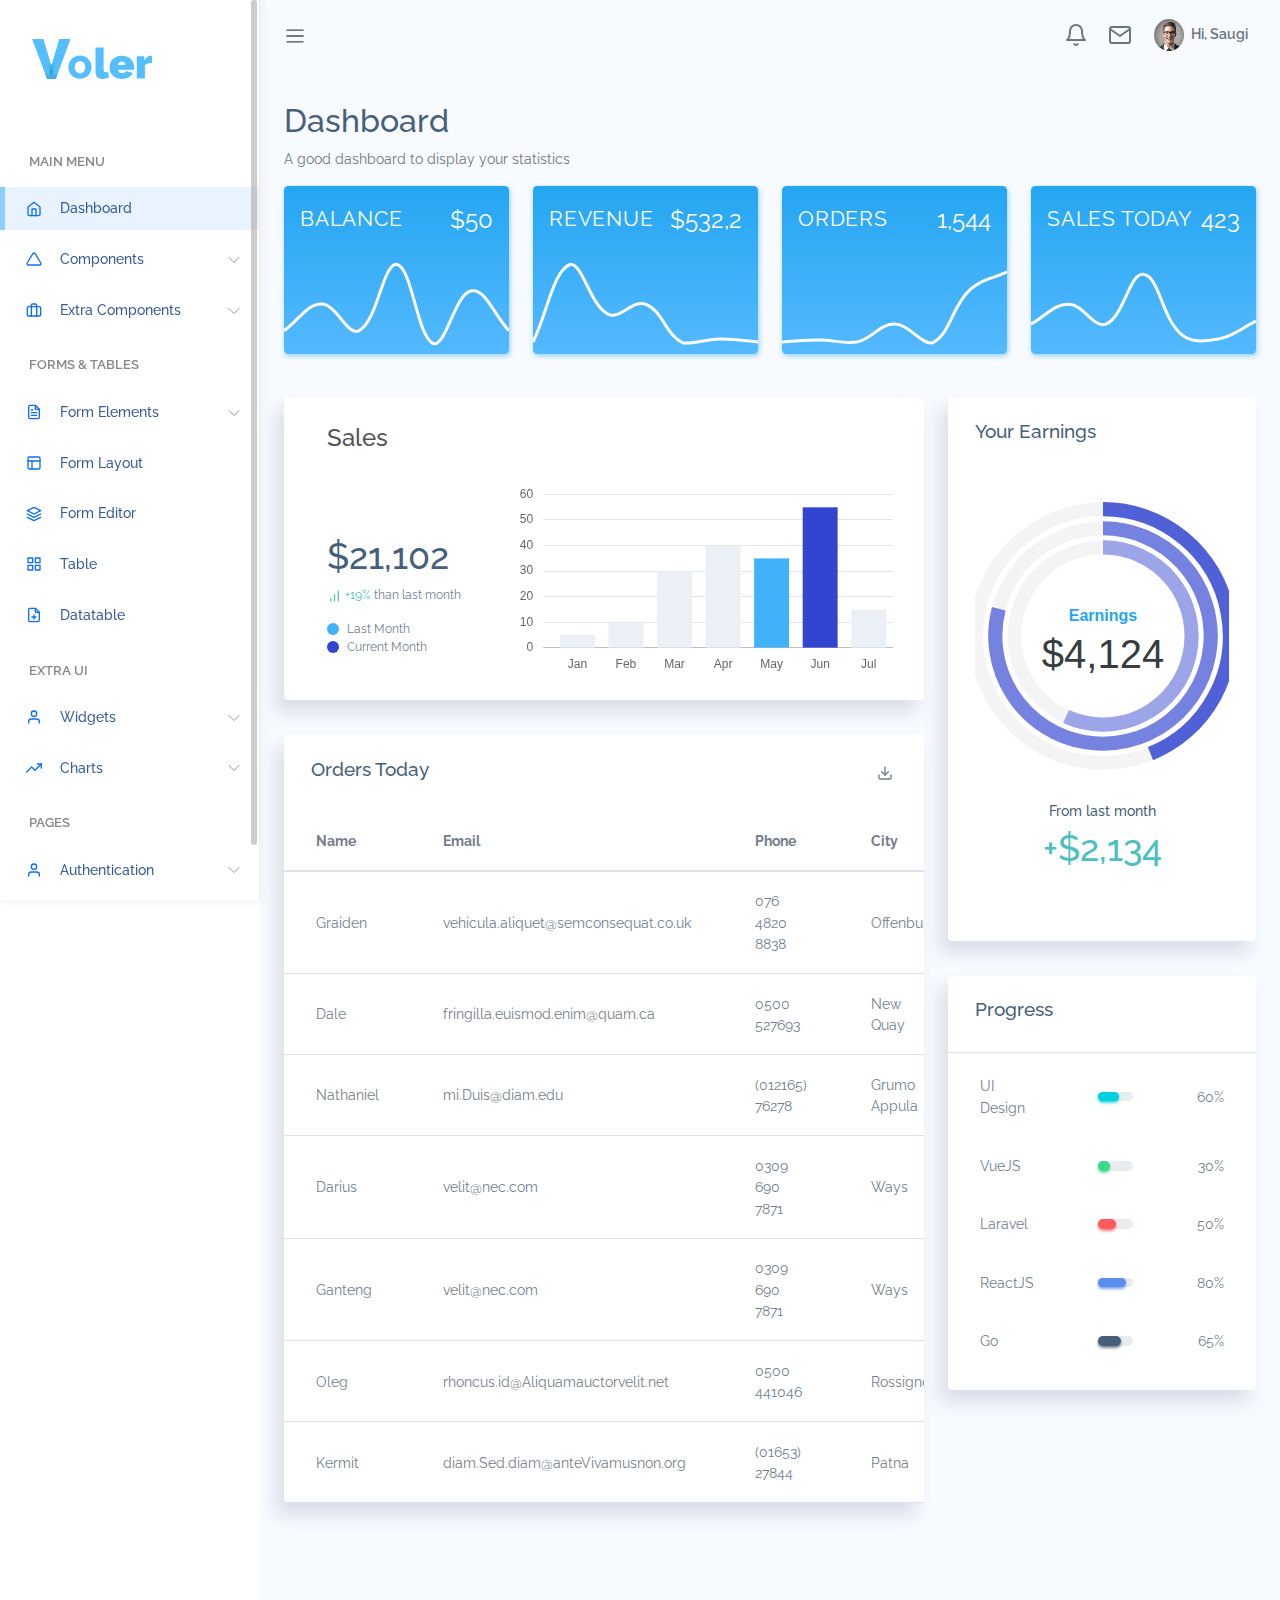
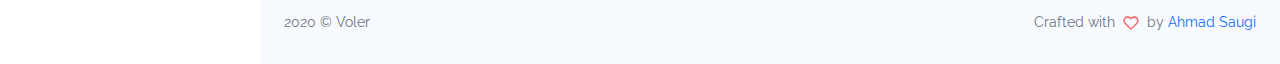
==== fe/docs/index.html @ ab29de74 "commit pertama" ====
<!DOCTYPE html>
<html lang="en">
<head>
    <meta charset="UTF-8">
    <meta name="viewport" content="width=device-width, initial-scale=1.0">
    <title>Dashboard - Voler Admin Dashboard</title>
    
    <link rel="stylesheet" href="assets/css/bootstrap.css">
    
    <link rel="stylesheet" href="assets/vendors/chartjs/Chart.min.css">

    <link rel="stylesheet" href="assets/vendors/perfect-scrollbar/perfect-scrollbar.css">
    <link rel="stylesheet" href="assets/css/app.css">
    <link rel="shortcut icon" href="assets/images/favicon.svg" type="image/x-icon">
</head>
<body>
    <div id="app">
        <div id="sidebar" class='active'>
            <div class="sidebar-wrapper active">
    <div class="sidebar-header">
        <img src="assets/images/logo.svg" alt="" srcset="">
    </div>
    <div class="sidebar-menu">
        <ul class="menu">
            
            
                <li class='sidebar-title'>Main Menu</li>
            
            
            
                <li class="sidebar-item active ">
                    <a href="index.html" class='sidebar-link'>
                        <i data-feather="home" width="20"></i> 
                        <span>Dashboard</span>
                    </a>
                    
                </li>

            
            
            
                <li class="sidebar-item  has-sub">
                    <a href="#" class='sidebar-link'>
                        <i data-feather="triangle" width="20"></i> 
                        <span>Components</span>
                    </a>
                    
                    <ul class="submenu ">
                        
                        <li>
                            <a href="component-alert.html">Alert</a>
                        </li>
                        
                        <li>
                            <a href="component-badge.html">Badge</a>
                        </li>
                        
                        <li>
                            <a href="component-breadcrumb.html">Breadcrumb</a>
                        </li>
                        
                        <li>
                            <a href="component-buttons.html">Buttons</a>
                        </li>
                        
                        <li>
                            <a href="component-card.html">Card</a>
                        </li>
                        
                        <li>
                            <a href="component-carousel.html">Carousel</a>
                        </li>
                        
                        <li>
                            <a href="component-dropdowns.html">Dropdowns</a>
                        </li>
                        
                        <li>
                            <a href="component-list-group.html">List Group</a>
                        </li>
                        
                        <li>
                            <a href="component-modal.html">Modal</a>
                        </li>
                        
                        <li>
                            <a href="component-navs.html">Navs</a>
                        </li>
                        
                        <li>
                            <a href="component-pagination.html">Pagination</a>
                        </li>
                        
                        <li>
                            <a href="component-progress.html">Progress</a>
                        </li>
                        
                        <li>
                            <a href="component-spinners.html">Spinners</a>
                        </li>
                        
                        <li>
                            <a href="component-tooltips.html">Tooltips</a>
                        </li>
                        
                    </ul>
                    
                </li>

            
            
            
                <li class="sidebar-item  has-sub">
                    <a href="#" class='sidebar-link'>
                        <i data-feather="briefcase" width="20"></i> 
                        <span>Extra Components</span>
                    </a>
                    
                    <ul class="submenu ">
                        
                        <li>
                            <a href="component-extra-avatar.html">Avatar</a>
                        </li>
                        
                        <li>
                            <a href="component-extra-divider.html">Divider</a>
                        </li>
                        
                    </ul>
                    
                </li>

            
            
            
                <li class='sidebar-title'>Forms &amp; Tables</li>
            
            
            
                <li class="sidebar-item  has-sub">
                    <a href="#" class='sidebar-link'>
                        <i data-feather="file-text" width="20"></i> 
                        <span>Form Elements</span>
                    </a>
                    
                    <ul class="submenu ">
                        
                        <li>
                            <a href="form-element-input.html">Input</a>
                        </li>
                        
                        <li>
                            <a href="form-element-input-group.html">Input Group</a>
                        </li>
                        
                        <li>
                            <a href="form-element-select.html">Select</a>
                        </li>
                        
                        <li>
                            <a href="form-element-radio.html">Radio</a>
                        </li>
                        
                        <li>
                            <a href="form-element-checkbox.html">Checkbox</a>
                        </li>
                        
                        <li>
                            <a href="form-element-textarea.html">Textarea</a>
                        </li>
                        
                    </ul>
                    
                </li>

            
            
            
                <li class="sidebar-item  ">
                    <a href="form-layout.html" class='sidebar-link'>
                        <i data-feather="layout" width="20"></i> 
                        <span>Form Layout</span>
                    </a>
                    
                </li>

            
            
            
                <li class="sidebar-item  ">
                    <a href="form-editor.html" class='sidebar-link'>
                        <i data-feather="layers" width="20"></i> 
                        <span>Form Editor</span>
                    </a>
                    
                </li>

            
            
            
                <li class="sidebar-item  ">
                    <a href="table.html" class='sidebar-link'>
                        <i data-feather="grid" width="20"></i> 
                        <span>Table</span>
                    </a>
                    
                </li>

            
            
            
                <li class="sidebar-item  ">
                    <a href="table-datatable.html" class='sidebar-link'>
                        <i data-feather="file-plus" width="20"></i> 
                        <span>Datatable</span>
                    </a>
                    
                </li>

            
            
            
                <li class='sidebar-title'>Extra UI</li>
            
            
            
                <li class="sidebar-item  has-sub">
                    <a href="#" class='sidebar-link'>
                        <i data-feather="user" width="20"></i> 
                        <span>Widgets</span>
                    </a>
                    
                    <ul class="submenu ">
                        
                        <li>
                            <a href="ui-chatbox.html">Chatbox</a>
                        </li>
                        
                        <li>
                            <a href="ui-pricing.html">Pricing</a>
                        </li>
                        
                        <li>
                            <a href="ui-todolist.html">To-do List</a>
                        </li>
                        
                    </ul>
                    
                </li>

            
            
            
                <li class="sidebar-item  has-sub">
                    <a href="#" class='sidebar-link'>
                        <i data-feather="trending-up" width="20"></i> 
                        <span>Charts</span>
                    </a>
                    
                    <ul class="submenu ">
                        
                        <li>
                            <a href="ui-chart-chartjs.html">ChartJS</a>
                        </li>
                        
                        <li>
                            <a href="ui-chart-apexchart.html">Apexchart</a>
                        </li>
                        
                    </ul>
                    
                </li>

            
            
            
                <li class='sidebar-title'>Pages</li>
            
            
            
                <li class="sidebar-item  has-sub">
                    <a href="#" class='sidebar-link'>
                        <i data-feather="user" width="20"></i> 
                        <span>Authentication</span>
                    </a>
                    
                    <ul class="submenu ">
                        
                        <li>
                            <a href="auth-login.html">Login</a>
                        </li>
                        
                        <li>
                            <a href="auth-register.html">Register</a>
                        </li>
                        
                        <li>
                            <a href="auth-forgot-password.html">Forgot Password</a>
                        </li>
                        
                    </ul>
                    
                </li>

            
            
            
                <li class="sidebar-item  has-sub">
                    <a href="#" class='sidebar-link'>
                        <i data-feather="alert-circle" width="20"></i> 
                        <span>Errors</span>
                    </a>
                    
                    <ul class="submenu ">
                        
                        <li>
                            <a href="error-403.html">403</a>
                        </li>
                        
                        <li>
                            <a href="error-404.html">404</a>
                        </li>
                        
                        <li>
                            <a href="error-500.html">500</a>
                        </li>
                        
                    </ul>
                    
                </li>

            
            
         
        </ul>
    </div>
    <button class="sidebar-toggler btn x"><i data-feather="x"></i></button>
</div>
        </div>
        <div id="main">
            <nav class="navbar navbar-header navbar-expand navbar-light">
                <a class="sidebar-toggler" href="#"><span class="navbar-toggler-icon"></span></a>
                <button class="btn navbar-toggler" type="button" data-toggle="collapse" data-target="#navbarSupportedContent"
                    aria-controls="navbarSupportedContent" aria-expanded="false" aria-label="Toggle navigation">
                    <span class="navbar-toggler-icon"></span>
                </button>
                <div class="collapse navbar-collapse" id="navbarSupportedContent">
                    <ul class="navbar-nav d-flex align-items-center navbar-light ml-auto">
                        <li class="dropdown nav-icon">
                            <a href="#" data-toggle="dropdown" class="nav-link  dropdown-toggle nav-link-lg nav-link-user">
                                <div class="d-lg-inline-block">
                                    <i data-feather="bell"></i>
                                </div>
                            </a>
                            <div class="dropdown-menu dropdown-menu-right dropdown-menu-large">
                                <h6 class='py-2 px-4'>Notifications</h6>
                                <ul class="list-group rounded-none">
                                    <li class="list-group-item border-0 align-items-start">
                                        <div class="avatar bg-success mr-3">
                                            <span class="avatar-content"><i data-feather="shopping-cart"></i></span>
                                        </div>
                                        <div>
                                            <h6 class='text-bold'>New Order</h6>
                                            <p class='text-xs'>
                                                An order made by Ahmad Saugi for product Samsung Galaxy S69
                                            </p>
                                        </div>
                                    </li>
                                </ul>
                            </div>
                        </li>
                        <li class="dropdown nav-icon mr-2">
                            <a href="#" data-toggle="dropdown" class="nav-link  dropdown-toggle nav-link-lg nav-link-user">
                                <div class="d-lg-inline-block">
                                    <i data-feather="mail"></i>
                                </div>
                            </a>
                            <div class="dropdown-menu dropdown-menu-right">
                                <a class="dropdown-item" href="#"><i data-feather="user"></i> Account</a>
                                <a class="dropdown-item active" href="#"><i data-feather="mail"></i> Messages</a>
                                <a class="dropdown-item" href="#"><i data-feather="settings"></i> Settings</a>
                                <div class="dropdown-divider"></div>
                                <a class="dropdown-item" href="#"><i data-feather="log-out"></i> Logout</a>
                            </div>
                        </li>
                        <li class="dropdown">
                            <a href="#" data-toggle="dropdown" class="nav-link dropdown-toggle nav-link-lg nav-link-user">
                                <div class="avatar mr-1">
                                    <img src="assets/images/avatar/avatar-s-1.png" alt="" srcset="">
                                </div>
                                <div class="d-none d-md-block d-lg-inline-block">Hi, Saugi</div>
                            </a>
                            <div class="dropdown-menu dropdown-menu-right">
                                <a class="dropdown-item" href="#"><i data-feather="user"></i> Account</a>
                                <a class="dropdown-item active" href="#"><i data-feather="mail"></i> Messages</a>
                                <a class="dropdown-item" href="#"><i data-feather="settings"></i> Settings</a>
                                <div class="dropdown-divider"></div>
                                <a class="dropdown-item" href="#"><i data-feather="log-out"></i> Logout</a>
                            </div>
                        </li>
                    </ul>
                </div>
            </nav>
            
<div class="main-content container-fluid">
    <div class="page-title">
        <h3>Dashboard</h3>
        <p class="text-subtitle text-muted">A good dashboard to display your statistics</p>
    </div>
    <section class="section">
        <div class="row mb-2">
            <div class="col-12 col-md-3">
                <div class="card card-statistic">
                    <div class="card-body p-0">
                        <div class="d-flex flex-column">
                            <div class='px-3 py-3 d-flex justify-content-between'>
                                <h3 class='card-title'>BALANCE</h3>
                                <div class="card-right d-flex align-items-center">
                                    <p>$50 </p>
                                </div>
                            </div>
                            <div class="chart-wrapper">
                                <canvas id="canvas1" style="height:100px !important"></canvas>
                            </div>
                        </div>
                    </div>
                </div>
            </div>
            <div class="col-12 col-md-3">
                <div class="card card-statistic">
                    <div class="card-body p-0">
                        <div class="d-flex flex-column">
                            <div class='px-3 py-3 d-flex justify-content-between'>
                                <h3 class='card-title'>Revenue</h3>
                                <div class="card-right d-flex align-items-center">
                                    <p>$532,2 </p>
                                </div>
                            </div>
                            <div class="chart-wrapper">
                                <canvas id="canvas2" style="height:100px !important"></canvas>
                            </div>
                        </div>
                    </div>
                </div>
            </div>
            <div class="col-12 col-md-3">
                <div class="card card-statistic">
                    <div class="card-body p-0">
                        <div class="d-flex flex-column">
                            <div class='px-3 py-3 d-flex justify-content-between'>
                                <h3 class='card-title'>ORDERS</h3>
                                <div class="card-right d-flex align-items-center">
                                    <p>1,544 </p>
                                </div>
                            </div>
                            <div class="chart-wrapper">
                                <canvas id="canvas3" style="height:100px !important"></canvas>
                            </div>
                        </div>
                    </div>
                </div>
            </div>
            <div class="col-12 col-md-3">
                <div class="card card-statistic">
                    <div class="card-body p-0">
                        <div class="d-flex flex-column">
                            <div class='px-3 py-3 d-flex justify-content-between'>
                                <h3 class='card-title'>Sales Today</h3>
                                <div class="card-right d-flex align-items-center">
                                    <p>423 </p>
                                </div>
                            </div>
                            <div class="chart-wrapper">
                                <canvas id="canvas4" style="height:100px !important"></canvas>
                            </div>
                        </div>
                    </div>
                </div>
            </div>
        </div>
        <div class="row mb-4">
            <div class="col-md-8">
                <div class="card">
                    <div class="card-header">
                        <h3 class='card-heading p-1 pl-3'>Sales</h3>
                    </div>
                    <div class="card-body">
                        <div class="row">
                            <div class="col-md-4 col-12">
                                <div class="pl-3">
                                    <h1 class='mt-5'>$21,102</h1>
                                    <p class='text-xs'><span class="text-green"><i data-feather="bar-chart" width="15"></i> +19%</span> than last month</p>
                                    <div class="legends">
                                        <div class="legend d-flex flex-row align-items-center">
                                            <div class='w-3 h-3 rounded-full bg-info mr-2'></div><span class='text-xs'>Last Month</span>
                                        </div>
                                        <div class="legend d-flex flex-row align-items-center">
                                            <div class='w-3 h-3 rounded-full bg-blue mr-2'></div><span class='text-xs'>Current Month</span>
                                        </div>
                                    </div>
                                </div>
                            </div>
                            <div class="col-md-8 col-12">
                                <canvas id="bar"></canvas>
                            </div>
                        </div>
                    </div>
                </div>
                <div class="card">
                    <div class="card-header d-flex justify-content-between align-items-center">
                        <h4 class="card-title">Orders Today</h4>
                        <div class="d-flex ">
                            <i data-feather="download"></i>
                        </div>
                    </div>
                    <div class="card-body px-0 pb-0">
                        <div class="table-responsive">
                            <table class='table mb-0' id="table1">
                                <thead>
                                    <tr>
                                        <th>Name</th>
                                        <th>Email</th>
                                        <th>Phone</th>
                                        <th>City</th>
                                        <th>Status</th>
                                    </tr>
                                </thead>
                                <tbody>
                                    <tr>
                                        <td>Graiden</td>
                                        <td>vehicula.aliquet@semconsequat.co.uk</td>
                                        <td>076 4820 8838</td>
                                        <td>Offenburg</td>
                                        <td>
                                            <span class="badge bg-success">Active</span>
                                        </td>
                                    </tr>
                                    <tr>
                                        <td>Dale</td>
                                        <td>fringilla.euismod.enim@quam.ca</td>
                                        <td>0500 527693</td>
                                        <td>New Quay</td>
                                        <td>
                                            <span class="badge bg-success">Active</span>
                                        </td>
                                    </tr>
                                    <tr>
                                        <td>Nathaniel</td>
                                        <td>mi.Duis@diam.edu</td>
                                        <td>(012165) 76278</td>
                                        <td>Grumo Appula</td>
                                        <td>
                                            <span class="badge bg-danger">Inactive</span>
                                        </td>
                                    </tr>
                                    <tr>
                                        <td>Darius</td>
                                        <td>velit@nec.com</td>
                                        <td>0309 690 7871</td>
                                        <td>Ways</td>
                                        <td>
                                            <span class="badge bg-success">Active</span>
                                        </td>
                                    </tr>
                                    <tr>
                                        <td>Ganteng</td>
                                        <td>velit@nec.com</td>
                                        <td>0309 690 7871</td>
                                        <td>Ways</td>
                                        <td>
                                            <span class="badge bg-success">Active</span>
                                        </td>
                                    </tr>
                                    <tr>
                                        <td>Oleg</td>
                                        <td>rhoncus.id@Aliquamauctorvelit.net</td>
                                        <td>0500 441046</td>
                                        <td>Rossignol</td>
                                        <td>
                                            <span class="badge bg-success">Active</span>
                                        </td>
                                    </tr>
                                    <tr>
                                        <td>Kermit</td>
                                        <td>diam.Sed.diam@anteVivamusnon.org</td>
                                        <td>(01653) 27844</td>
                                        <td>Patna</td>
                                        <td>
                                            <span class="badge bg-success">Active</span>
                                        </td>
                                    </tr>
                                </tbody>
                            </table>
                        </div>
                    </div>
                </div>
            </div>
            <div class="col-md-4">
                <div class="card ">
                    <div class="card-header">
                        <h4>Your Earnings</h4>
                    </div>
                    <div class="card-body">
                        <div id="radialBars"></div>
                        <div class="text-center mb-5">
                            <h6>From last month</h6>
                            <h1 class='text-green'>+$2,134</h1>
                        </div>
                    </div>
                </div>
                <div class="card widget-todo">
                    <div class="card-header border-bottom d-flex justify-content-between align-items-center">
                        <h4 class="card-title d-flex">
                            <i class='bx bx-check font-medium-5 pl-25 pr-75'></i>Progress
                        </h4>
                
                    </div>
                    <div class="card-body px-0 py-1">
                        <table class='table table-borderless'>
                            <tr>
                                <td class='col-3'>UI Design</td>
                                <td class='col-6'>
                                    <div class="progress progress-info">
                                        <div class="progress-bar" role="progressbar" style="width: 60%" aria-valuenow="0"
                                            aria-valuemin="0" aria-valuemax="100"></div>
                                    </div>
                                </td>
                                <td class='col-3 text-center'>60%</td>
                            </tr>
                            <tr>
                                <td class='col-3'>VueJS</td>
                                <td class='col-6'>
                                    <div class="progress progress-success">
                                        <div class="progress-bar" role="progressbar" style="width: 35%" aria-valuenow="0"
                                            aria-valuemin="0" aria-valuemax="100"></div>
                                    </div>
                                </td>
                                <td class='col-3 text-center'>30%</td>
                            </tr>
                            <tr>
                                <td class='col-3'>Laravel</td>
                                <td class='col-6'>
                                    <div class="progress progress-danger">
                                        <div class="progress-bar" role="progressbar" style="width: 50%" aria-valuenow="0"
                                            aria-valuemin="0" aria-valuemax="100"></div>
                                    </div>
                                </td>
                                <td class='col-3 text-center'>50%</td>
                            </tr>
                            <tr>
                                <td class='col-3'>ReactJS</td>
                                <td class='col-6'>
                                    <div class="progress progress-primary">
                                        <div class="progress-bar" role="progressbar" style="width: 80%" aria-valuenow="0"
                                            aria-valuemin="0" aria-valuemax="100"></div>
                                    </div>
                                </td>
                                <td class='col-3 text-center'>80%</td>
                            </tr>
                            <tr>
                                <td class='col-3'>Go</td>
                                <td class='col-6'>
                                    <div class="progress progress-secondary">
                                        <div class="progress-bar" role="progressbar" style="width: 65%" aria-valuenow="0"
                                            aria-valuemin="0" aria-valuemax="100"></div>
                                    </div>
                                </td>
                                <td class='col-3 text-center'>65%</td>
                            </tr>
                        </table>
                    </div>
                </div>
            </div>
        </div>
    </section>
</div>

            <footer>
                <div class="footer clearfix mb-0 text-muted">
                    <div class="float-left">
                        <p>2020 &copy; Voler</p>
                    </div>
                    <div class="float-right">
                        <p>Crafted with <span class='text-danger'><i data-feather="heart"></i></span> by <a href="http://ahmadsaugi.com">Ahmad Saugi</a></p>
                    </div>
                </div>
            </footer>
        </div>
    </div>
    <script src="assets/js/feather-icons/feather.min.js"></script>
    <script src="assets/vendors/perfect-scrollbar/perfect-scrollbar.min.js"></script>
    <script src="assets/js/app.js"></script>
    
    <script src="assets/vendors/chartjs/Chart.min.js"></script>
    <script src="assets/vendors/apexcharts/apexcharts.min.js"></script>
    <script src="assets/js/pages/dashboard.js"></script>

    <script src="assets/js/main.js"></script>
</body>
</html>
---- fe/docs/assets/vendors/chartjs/Chart.min.css ----
@keyframes chartjs-render-animation{from{opacity:.99}to{opacity:1}}.chartjs-render-monitor{animation:chartjs-render-animation 1ms}.chartjs-size-monitor,.chartjs-size-monitor-expand,.chartjs-size-monitor-shrink{position:absolute;direction:ltr;left:0;top:0;right:0;bottom:0;overflow:hidden;pointer-events:none;visibility:hidden;z-index:-1}.chartjs-size-monitor-expand>div{position:absolute;width:1000000px;height:1000000px;left:0;top:0}.chartjs-size-monitor-shrink>div{position:absolute;width:200%;height:200%;left:0;top:0}
---- fe/docs/assets/vendors/perfect-scrollbar/perfect-scrollbar.css ----
/*
 * Container style
 */
.ps {
  overflow: hidden !important;
  overflow-anchor: none;
  -ms-overflow-style: none;
  touch-action: auto;
  -ms-touch-action: auto;
}

/*
 * Scrollbar rail styles
 */
.ps__rail-x {
  display: none;
  opacity: 0;
  transition: background-color .2s linear, opacity .2s linear;
  -webkit-transition: background-color .2s linear, opacity .2s linear;
  height: 15px;
  /* there must be 'bottom' or 'top' for ps__rail-x */
  bottom: 0px;
  /* please don't change 'position' */
  position: absolute;
}

.ps__rail-y {
  display: none;
  opacity: 0;
  transition: background-color .2s linear, opacity .2s linear;
  -webkit-transition: background-color .2s linear, opacity .2s linear;
  width: 15px;
  /* there must be 'right' or 'left' for ps__rail-y */
  right: 0;
  /* please don't change 'position' */
  position: absolute;
}

.ps--active-x > .ps__rail-x,
.ps--active-y > .ps__rail-y {
  display: block;
  background-color: transparent;
}

.ps:hover > .ps__rail-x,
.ps:hover > .ps__rail-y,
.ps--focus > .ps__rail-x,
.ps--focus > .ps__rail-y,
.ps--scrolling-x > .ps__rail-x,
.ps--scrolling-y > .ps__rail-y {
  opacity: 0.6;
}

.ps .ps__rail-x:hover,
.ps .ps__rail-y:hover,
.ps .ps__rail-x:focus,
.ps .ps__rail-y:focus,
.ps .ps__rail-x.ps--clicking,
.ps .ps__rail-y.ps--clicking {
  background-color: #eee;
  opacity: 0.9;
}

/*
 * Scrollbar thumb styles
 */
.ps__thumb-x {
  background-color: #aaa;
  border-radius: 6px;
  transition: background-color .2s linear, height .2s ease-in-out;
  -webkit-transition: background-color .2s linear, height .2s ease-in-out;
  height: 6px;
  /* there must be 'bottom' for ps__thumb-x */
  bottom: 2px;
  /* please don't change 'position' */
  position: absolute;
}

.ps__thumb-y {
  background-color: #aaa;
  border-radius: 6px;
  transition: background-color .2s linear, width .2s ease-in-out;
  -webkit-transition: background-color .2s linear, width .2s ease-in-out;
  width: 6px;
  /* there must be 'right' for ps__thumb-y */
  right: 2px;
  /* please don't change 'position' */
  position: absolute;
}

.ps__rail-x:hover > .ps__thumb-x,
.ps__rail-x:focus > .ps__thumb-x,
.ps__rail-x.ps--clicking .ps__thumb-x {
  background-color: #999;
  height: 11px;
}

.ps__rail-y:hover > .ps__thumb-y,
.ps__rail-y:focus > .ps__thumb-y,
.ps__rail-y.ps--clicking .ps__thumb-y {
  background-color: #999;
  width: 11px;
}

/* MS supports */
@supports (-ms-overflow-style: none) {
  .ps {
    overflow: auto !important;
  }
}

@media screen and (-ms-high-contrast: active), (-ms-high-contrast: none) {
  .ps {
    overflow: auto !important;
  }
}
---- fe/docs/assets/css/app.css ----
@import url(https://fonts.googleapis.com/css2?family=Raleway:wght@400;500&display=swap);/**
 * Voler
 *
 * Voler is a clean & modern HTML5 admin template based on Bootstrap 5
 * Voler will make it easier for you to create your own admin interface.
 *
 * @package	Voler
 * @version	0.1
 * @author 	Ahmad Saugi
 * @url 	https://github.com/zuramai/voler
 * 
 */
/**
 * TABLE OF CONTENTS
 *
 * 1. Variables
 * 2. Bootstrap Override
 * 	  2.1 Alert
 * 	  2.2 Avatar
 * 	  2.3 Badge
 * 	  2.4 Buttons
 * 	  2.5 Breadcrumb
 * 	  2.6 Carousel
 * 	  2.7 Divider
 * 	  2.8 Dropdowns
 * 	  2.9 Forms
 * 	  2.10 Modal
 * 	  2.11 Sidebar
 * 	  2.12 Card
 * 	  2.13 Navs
 * 	  2.14 Navbar
 * 	  2.15 Pagination
 * 	  2.16 Table
 * 	  2.17 Progress
 * 4. Pages
 * 	  4.1 Auth
 * 	  4.2 Error
 * 5. Utilities
 */
/** 1. Variables  **/
/**
 * VARIABLE - TABLE OF CONTENTS
 * 
 * 1. Theme Colors
 * 2. Bootstrap Override
 * 	  2.4 Alert
 * 	  2.11 Badge
 * 	  2.12 Button
 * 	  2.14 Breadcrumb
 * 	  2.1 Card
 * 	  2.2 Form
 * 	  2.3 List
 * 	  2.5 Progress
 * 	  2.6 Table
 * 	  2.7 Tooltip
 * 	  2.8 Modal
 * 	  2.9 Nav
 * 	  2.10 Pagination
 * 	  2.13 Media
 * 	  2.15 Accordion
 * 	  2.16 Popover
 * 	  2.17 Grid
 * 	  2.18 Navbar
 * 	  2.19 Dropdown
 * 	  2.20 Tab
 * 	  2.21 Progressbar
 * 	  2.22 Jumbotron
 * 	  2.23 Carousel
 * 5. Utilities
 * 6. Responsive
 */
.color-primary {
  color: #5A8DEE;
}

.color-secondary {
  color: #475F7B;
}

.color-success {
  color: #39DA8A;
}

.color-danger {
  color: #FF5B5C;
}

.color-warning {
  color: #FDAC41;
}

.color-info {
  color: #00CFDD;
}

.color-dark {
  color: #222f3e;
}

.color-light {
  color: #A3AFBD;
}

.color-link {
  color: #2178d1;
}

* {
  font-family: "Raleway";
}

#app {
  position: relative;
}

#main {
  margin-left: 260px;
  background-color: #F7FAFF;
  min-height: 100vh;
  transition: margin-left 0.6s ease-out;
}
#main .main-content {
  padding: 2rem 1.5rem;
}
#main .main-content .page-title h3 {
  font-size: 2rem;
}
#main .main-content .text-subtitle {
  font-size: 0.9rem;
}

.breadcrumb-header .breadcrumb {
  justify-content: flex-end;
}

.alert.alert-dismissible .close:focus, .custom-switch .custom-control-label:focus, .dropdown .dropdown-toggle:focus, .dropleft .dropdown-toggle:focus, .dropright .dropdown-toggle:focus, .dropup .dropdown-toggle:focus, .list-group button.list-group-item:focus, .modal .modal-content .modal-header .close:active, .modal .modal-content .modal-header .close:focus, .modal .modal-content .modal-header .close:hover, .navbar-components-wrapper .navbar .navbar-container.navbar-dark .navbar-toggler:focus, .navbar-components-wrapper .navbar .navbar-container.navbar-light .navbar-toggler:focus, .toast .toast-header .close:active, .toast .toast-header .close:focus, a:focus {
  outline: 0;
}

section .section-title:after {
  width: 70px;
  height: 2px;
  content: "";
  margin: 0.6rem 0 1rem;
  background-color: #5A8DEE;
  display: block;
}

a {
  text-decoration: none;
  outline: 0;
}

button {
  outline: 0;
}

svg.feather, i {
  font-size: 14px;
  height: 1rem;
}

footer {
  padding: 1rem 1.5rem;
}

@media screen and (max-width: 767px) {
  #main {
    margin-left: 0;
  }

  .breadcrumb-header .breadcrumb {
    justify-content: flex-start;
    padding: 0;
    font-size: 0.8rem;
  }
}
/** 2.1 Alert  **/
.alert {
  border: none;
}
.alert p {
  margin-bottom: 0;
}
.alert button.close {
  padding: 0.75rem;
  line-height: 0.75;
}
.alert .alert-heading {
  margin-left: 0.4rem;
}
.alert .alert-heading + p {
  margin-left: 0.4rem;
}

.alert-primary {
  background-color: #029eff;
  color: #fff;
  box-shadow: 1px 2px 9px rgba(2, 158, 255, 0.3);
}
.alert-primary a {
  color: #fff;
}

.alert-secondary {
  background-color: #ebeef3;
  color: #383d41;
  box-shadow: 1px 2px 9px rgba(235, 238, 243, 0.3);
}
.alert-secondary a {
  color: #fff;
}

.alert-success {
  background-color: #39DA8A;
  color: #fff;
  box-shadow: 1px 2px 9px rgba(57, 218, 138, 0.3);
}
.alert-success a {
  color: #fff;
}

.alert-warning {
  background-color: #fdd347;
  color: #fff;
  box-shadow: 1px 2px 9px rgba(253, 211, 71, 0.3);
}
.alert-warning a {
  color: #fff;
}

.alert-danger {
  background-color: #f55260;
  color: #fff;
  box-shadow: 1px 2px 9px rgba(245, 82, 96, 0.3);
}
.alert-danger a {
  color: #fff;
}

.alert-dark {
  background-color: #454546;
  color: #fff;
  box-shadow: 1px 2px 9px rgba(69, 69, 70, 0.3);
}
.alert-dark a {
  color: #fff;
}

.alert-light {
  background-color: #fefefe;
  color: #818182;
  box-shadow: 1px 2px 9px rgba(254, 254, 254, 0.3);
}
.alert-light a {
  color: #fff;
}

.alert-info {
  background-color: #56b6f7;
  color: #fff;
  box-shadow: 1px 2px 9px rgba(86, 182, 247, 0.3);
}
.alert-info a {
  color: #fff;
}

.alert-light-primary {
  background-color: #E2ECFF;
}

.alert-light-secondary {
  background-color: #E6EAEE;
}

.alert-light-success {
  background-color: #D2FFE8;
}

.alert-light-danger {
  background-color: #FFDEDE;
}

.alert-light-warning {
  background-color: #FFEED9;
}

.alert-light-info {
  background-color: #CCF5F8;
}

/** 2.2 Avatar **/
.avatar {
  display: inline-flex;
  border-radius: 50%;
  text-align: center;
  vertical-align: middle;
  position: relative;
}
.avatar .avatar-content {
  width: 32px;
  height: 32px;
  color: #fff;
  display: flex;
  justify-content: center;
  align-items: center;
  font-size: 0.875rem;
}
.avatar .avatar-content svg, .avatar .avatar-content i {
  color: #fff;
  font-size: 1rem;
  height: 1rem;
}
.avatar img {
  width: 32px;
  height: 32px;
  border-radius: 50%;
}
.avatar .avatar-status {
  width: 0.7rem;
  height: 0.7rem;
  position: absolute;
  border-radius: 50%;
  border: 1px solid #fff;
  bottom: 0;
  right: 0;
}
.avatar.avatar-sm .avatar-content, .avatar.avatar-sm img {
  width: 24px;
  height: 24px;
  font-size: 0.8rem;
}
.avatar.avatar-lg .avatar-content, .avatar.avatar-lg img {
  width: 48px;
  height: 48px;
  font-size: 1.2rem;
}
.avatar.avatar-xl .avatar-content, .avatar.avatar-xl img {
  width: 60px;
  height: 60px;
  font-size: 1.4rem;
}

/** 2.3 Badge **/
.btn .badge {
  border-radius: 50%;
  margin-left: 5px;
}
.btn .badge.bg-transparent {
  background-color: rgba(255, 255, 255, 0.25) !important;
  color: #fff;
}

/** 2.4 Buttons **/
.btn i, .btn svg {
  width: 16px;
  height: 16px;
}
.btn.icon {
  padding: 0.4rem 0.6rem;
}
.btn.icon svg {
  width: 16px;
  height: 16px;
}
.btn.icon.icon-left svg {
  margin-right: 3px;
}
.btn.icon.icon-right svg {
  margin-left: 3px;
}
.btn.btn-outline-white {
  color: #fff;
  border-color: #fff;
}
.btn.btn-outline-white:hover {
  color: #333;
  background-color: #fff;
}
.btn.btn-primary {
  color: #fff;
}
.btn.btn-secondary {
  color: #fff;
}
.btn.btn-success {
  color: #fff;
}
.btn.btn-danger {
  color: #fff;
}
.btn.btn-warning {
  color: #fff;
}
.btn.btn-info {
  color: #fff;
}
.btn.btn-dark {
  color: #fff;
}
.btn.btn-light {
  color: #fff;
}
.btn.btn-link {
  color: #fff;
}

.btn-group:not(.dropdown) .btn:not([class*=btn-]) {
  border: 1px solid #DFE3E7;
}
.btn-group > .btn {
  border-radius: 0.267rem;
}
.buttons .btn {
  margin: 0 10px 10px 0;
}

/** 2.5 Breadcrumb **/
.breadcrumb.breadcrumb-right {
  justify-content: flex-end;
  margin-top: 1rem;
}
.breadcrumb.breadcrumb-center {
  justify-content: center;
  margin-top: 1rem;
}

/** 2.6 Carousel **/
.carousel-inner {
  border-radius: 0.7rem;
  box-shadow: 0 5px 10px #adb5bd;
}

.carousel-caption h5 {
  color: #fff;
}

/** 2.7 Divider **/
.divider {
  display: block;
  text-align: center;
  overflow: hidden;
  margin: 1rem 0;
}
.divider .divider-text {
  position: relative;
  display: inline-block;
  padding: 0 1rem;
  background-color: #FFF;
}
.divider .divider-text:before, .divider .divider-text:after {
  content: "";
  position: absolute;
  top: 50%;
  width: 9999px;
  border-top: 1px solid #DFE3E7;
}
.divider .divider-text:before {
  right: 100%;
}
.divider .divider-text:after {
  left: 100%;
}
.divider.divider-left .divider-text {
  left: 0;
  float: left;
  padding-left: 0;
}
.divider.divider-left-center .divider-text {
  left: -25%;
}
.divider.divider-right-center .divider-text {
  left: 25%;
}
.divider.divider-right .divider-text {
  float: right;
  padding-right: 0;
}

/** 2.8 Dropdowns **/
.dropdown-toggle:after {
  color: #fff;
}

.dropdown-menu-large {
  min-width: 16rem;
}

/** 2.9 Forms **/
.form-group {
  margin-bottom: 0.7rem;
}
.form-group label {
  font-size: 0.755rem;
  text-transform: uppercase;
  color: rgba(35, 28, 99, 0.7);
  font-weight: 500;
}
.form-group small {
  font-size: 0.7rem;
}
.form-group.with-title {
  position: relative;
}
.form-group.with-title label {
  position: absolute;
  top: 0;
  left: 0;
  padding: 5px;
  font-size: 0.6rem;
  background-color: #e9ecef;
  width: 100%;
  transition: border-color 0.15s ease-in-out, box-shadow 0.15s ease-in-out;
}
.form-group.with-title .form-control, .form-group.with-title dataTable-input {
  padding-top: 2rem;
}
.form-group.with-title .form-control:focus ~ label, .form-group.with-title dataTable-input:focus ~ label {
  border-left: 1px solid #5A8DEE;
  border-top: 1px solid #5A8DEE;
  border-right: 1px solid #5A8DEE;
}
.form-group[class*=has-icon-].has-icon-left .form-control {
  padding-left: 2.5rem;
}
.form-group[class*=has-icon-].has-icon-left .form-control-icon {
  left: 0;
}
.form-group[class*=has-icon-].has-icon-right .form-control {
  padding-right: 2.5rem;
}
.form-group[class*=has-icon-].has-icon-right .form-control-icon {
  right: 0;
}
.form-group[class*=has-icon-] .form-control:focus ~ .form-control-icon i, .form-group[class*=has-icon-] .form-control:focus ~ .form-control-icon svg {
  color: #5A8DEE;
}
.form-group[class*=has-icon-] .form-control-icon {
  position: absolute;
  top: 50%;
  transform: translateY(-50%);
  padding: 0 0.6rem;
}
.form-group[class*=has-icon-] .form-control-icon i, .form-group[class*=has-icon-] .form-control-icon svg {
  width: 1.2rem;
}

.form-check .form-check-input[class*=bg-] {
  border: 0;
}
.form-check .form-check-input:focus {
  box-shadow: none;
}
.form-check .form-check-input.form-check-primary {
  background-color: #5A8DEE;
  border-color: #5A8DEE;
}
.form-check .form-check-input.form-check-primary:not(:checked) {
  background-color: transparent;
  border: 1px solid #ced4da;
}
.form-check .form-check-input.form-check-primary.form-check-glow {
  box-shadow: 0 0 5px #88adf3;
}
.form-check .form-check-input.form-check-primary.form-check-glow:not(:checked) {
  box-shadow: none;
}
.form-check .form-check-input.form-check-secondary {
  background-color: #475F7B;
  border-color: #475F7B;
}
.form-check .form-check-input.form-check-secondary:not(:checked) {
  background-color: transparent;
  border: 1px solid #ced4da;
}
.form-check .form-check-input.form-check-secondary.form-check-glow {
  box-shadow: 0 0 5px #5a789b;
}
.form-check .form-check-input.form-check-secondary.form-check-glow:not(:checked) {
  box-shadow: none;
}
.form-check .form-check-input.form-check-success {
  background-color: #39DA8A;
  border-color: #39DA8A;
}
.form-check .form-check-input.form-check-success:not(:checked) {
  background-color: transparent;
  border: 1px solid #ced4da;
}
.form-check .form-check-input.form-check-success.form-check-glow {
  box-shadow: 0 0 5px #64e2a3;
}
.form-check .form-check-input.form-check-success.form-check-glow:not(:checked) {
  box-shadow: none;
}
.form-check .form-check-input.form-check-danger {
  background-color: #FF5B5C;
  border-color: #FF5B5C;
}
.form-check .form-check-input.form-check-danger:not(:checked) {
  background-color: transparent;
  border: 1px solid #ced4da;
}
.form-check .form-check-input.form-check-danger.form-check-glow {
  box-shadow: 0 0 5px #ff8e8f;
}
.form-check .form-check-input.form-check-danger.form-check-glow:not(:checked) {
  box-shadow: none;
}
.form-check .form-check-input.form-check-warning {
  background-color: #FDAC41;
  border-color: #FDAC41;
}
.form-check .form-check-input.form-check-warning:not(:checked) {
  background-color: transparent;
  border: 1px solid #ced4da;
}
.form-check .form-check-input.form-check-warning.form-check-glow {
  box-shadow: 0 0 5px #fec273;
}
.form-check .form-check-input.form-check-warning.form-check-glow:not(:checked) {
  box-shadow: none;
}
.form-check .form-check-input.form-check-info {
  background-color: #00CFDD;
  border-color: #00CFDD;
}
.form-check .form-check-input.form-check-info:not(:checked) {
  background-color: transparent;
  border: 1px solid #ced4da;
}
.form-check .form-check-input.form-check-info.form-check-glow {
  box-shadow: 0 0 5px #11f0ff;
}
.form-check .form-check-input.form-check-info.form-check-glow:not(:checked) {
  box-shadow: none;
}
.form-check .form-check-input.form-check-dark {
  background-color: #222f3e;
  border-color: #222f3e;
}
.form-check .form-check-input.form-check-dark:not(:checked) {
  background-color: transparent;
  border: 1px solid #ced4da;
}
.form-check .form-check-input.form-check-dark.form-check-glow {
  box-shadow: 0 0 5px #34485f;
}
.form-check .form-check-input.form-check-dark.form-check-glow:not(:checked) {
  box-shadow: none;
}
.form-check .form-check-input.form-check-light {
  background-color: #A3AFBD;
  border-color: #A3AFBD;
}
.form-check .form-check-input.form-check-light:not(:checked) {
  background-color: transparent;
  border: 1px solid #ced4da;
}
.form-check .form-check-input.form-check-light.form-check-glow {
  box-shadow: 0 0 5px #c1c9d2;
}
.form-check .form-check-input.form-check-light.form-check-glow:not(:checked) {
  box-shadow: none;
}
.form-check .form-check-input.form-check-link {
  background-color: #2178d1;
  border-color: #2178d1;
}
.form-check .form-check-input.form-check-link:not(:checked) {
  background-color: transparent;
  border: 1px solid #ced4da;
}
.form-check .form-check-input.form-check-link.form-check-glow {
  box-shadow: 0 0 5px #4492e1;
}
.form-check .form-check-input.form-check-link.form-check-glow:not(:checked) {
  box-shadow: none;
}
.form-check.form-check-sm .form-check-input {
  width: 0.9rem;
  height: 0.9rem;
  margin-top: 0.3em;
}
.form-check.form-check-sm label {
  font-size: 0.7rem;
}
.form-check.form-check-primary .form-check-input {
  background-color: #5A8DEE;
  border-color: #5A8DEE;
}
.form-check.form-check-secondary .form-check-input {
  background-color: #475F7B;
  border-color: #475F7B;
}
.form-check.form-check-success .form-check-input {
  background-color: #39DA8A;
  border-color: #39DA8A;
}
.form-check.form-check-danger .form-check-input {
  background-color: #FF5B5C;
  border-color: #FF5B5C;
}
.form-check.form-check-warning .form-check-input {
  background-color: #FDAC41;
  border-color: #FDAC41;
}
.form-check.form-check-info .form-check-input {
  background-color: #00CFDD;
  border-color: #00CFDD;
}
.form-check.form-check-dark .form-check-input {
  background-color: #222f3e;
  border-color: #222f3e;
}
.form-check.form-check-light .form-check-input {
  background-color: #A3AFBD;
  border-color: #A3AFBD;
}
.form-check.form-check-link .form-check-input {
  background-color: #2178d1;
  border-color: #2178d1;
}

.dataTable-input {
  min-height: calc(1.5em + 0.934rem + 2px);
  padding: 0.467rem 0.6rem;
  font-size: 0.9025rem;
  font-weight: 400;
  line-height: 1.5;
  color: #555252;
  background-color: white;
  background-clip: padding-box;
  border: 1px solid #DFE3E7;
  -webkit-appearance: none;
  -moz-appearance: none;
  appearance: none;
  border-radius: 0.25rem;
  transition: border-color 0.15s ease-in-out, box-shadow 0.15s ease-in-out;
}
.dataTable-input:focus {
  color: #555252;
  background-color: white;
  border-color: #5A8DEE;
  outline: 0;
  box-shadow: 0 3px 8px 0 rgba(0, 0, 0, 0.1);
}

/** 2.10 Modal **/
.modal .modal-content {
  box-shadow: -8px 12px 18px 0 rgba(25, 42, 70, 0.13);
  border: none;
}
.modal .modal-full {
  max-width: 94%;
}
.modal .white {
  color: white;
}
.modal .modal-header {
  display: flex;
  justify-content: space-between;
  align-items: center;
}
.modal .modal-header .modal-title {
  font-size: 1.1rem;
}
.modal .modal-header .close {
  padding: 7px 10px;
  border-radius: 50%;
}
.modal .modal-header .close:hover {
  background: #dee2e6;
}
.modal .modal-header i, .modal .modal-header svg {
  font-size: 12px;
  height: 12px;
  width: 12px;
}
.modal .modal-footer {
  padding: 1rem 2rem;
}
.modal.modal-borderless .modal-header {
  border-bottom: 0;
}
.modal.modal-borderless .modal-footer {
  border-top: 0;
}

/** 2.11 Sidebar **/
#sidebar.active .sidebar-wrapper {
  left: 0;
}
#sidebar:not(.active) ~ #main {
  margin-left: 0;
}

.sidebar-wrapper {
  width: 260px;
  height: 100vh;
  position: fixed;
  top: 0;
  z-index: 10;
  background-color: #fff;
  bottom: 0;
  border-right: 1px solid #eee;
  box-shadow: 0 0 10px #ececec;
  left: -260px;
  transition: left 0.6s ease-out;
}
.sidebar-wrapper .sidebar-header {
  padding: 2rem 2rem 1rem;
  font-size: 2rem;
  font-weight: bold;
}
.sidebar-wrapper .sidebar-header img {
  height: 2.5rem;
}
.sidebar-wrapper .sidebar-toggler.x {
  position: absolute;
  right: 0;
  top: 0.5rem;
  display: none;
}
.sidebar-wrapper .menu {
  padding-left: 0;
  margin-top: 2rem;
}
.sidebar-wrapper .menu .sidebar-title {
  padding: 1.5rem 1.8rem 0.5rem;
  font-size: 0.8rem;
  font-weight: 600;
  color: #888;
  text-transform: uppercase;
}
.sidebar-wrapper .menu .sidebar-link {
  display: block;
  padding: 0.7rem 1.5rem;
  font-size: 0.85rem;
  display: flex;
  align-items: center;
  transition: all 0.5s;
}
.sidebar-wrapper .menu .sidebar-link:hover span {
  opacity: 1;
}
.sidebar-wrapper .menu .sidebar-link > span {
  color: #053382;
  font-weight: 500;
  margin-left: 1rem;
  opacity: 0.8;
}
.sidebar-wrapper .menu .sidebar-item {
  list-style: none;
  margin-top: 0.5rem;
  position: relative;
}
.sidebar-wrapper .menu .sidebar-item.has-sub .sidebar-link:after {
  content: url('data:image/svg+xml,<svg xmlns="http://www.w3.org/2000/svg" width="20" height="20" viewBox="0 0 24 24" fill="none" stroke="currentColor" stroke-width="2" stroke-linecap="round" stroke-linejoin="round" class="feather feather-chevron-down"><polyline points="6 9 12 15 18 9" style="fill:none;stroke:gray;stroke-width:1"></polyline></svg>');
  position: absolute;
  color: #ccc;
  right: 15px;
  top: 12px;
  display: block;
}
.sidebar-wrapper .menu .sidebar-item.active .sidebar-link {
  background-color: #e8f3ff;
}
.sidebar-wrapper .menu .sidebar-item.active .sidebar-link:before {
  content: "";
  position: absolute;
  left: 0;
  height: 100%;
  top: 0;
  bottom: 0;
  background-color: rgba(46, 170, 244, 0.5);
  width: 5px;
}
.sidebar-wrapper .menu .submenu {
  list-style: none;
  max-height: 0;
  transition: max-height 0.5s ease-out;
  overflow: hidden;
}
.sidebar-wrapper .menu .submenu.active {
  max-height: 500px;
}
.sidebar-wrapper .menu .submenu li a {
  padding: 0.7rem 3rem;
  display: block;
  color: #676767;
  font-size: 0.75rem;
  font-weight: 500;
  letter-spacing: 0.5px;
  transition: all 0.2s;
}
.sidebar-wrapper .menu .submenu li a:hover {
  margin-left: 0.3rem;
}

@media screen and (max-width: 767px) {
  .sidebar-wrapper {
    left: -270px;
  }
  .sidebar-wrapper .sidebar-toggler.x {
    display: block;
  }
}
/** 2.12 Card **/
.card {
  box-shadow: -8px 12px 18px 0 rgba(25, 42, 70, 0.13);
  margin-bottom: 2.2rem;
}
.card.card-statistic {
  box-shadow: 1px 2px 5px rgba(47, 170, 244, 0.5);
  background: linear-gradient(to bottom, #25a6f1, #54b9ff);
  border: none;
}
.card.card-statistic .card-title {
  text-transform: uppercase;
  color: #fff;
  letter-spacing: 0.8px;
  font-weight: 400;
  font-size: 1.3rem;
  margin-bottom: 0;
  margin-top: 5px;
}
.card.card-statistic .card-right p {
  font-size: 1.5rem;
  color: #fff;
  margin-bottom: 0;
}
.card.card-statistic .card-right span.green {
  color: #6fff6f;
}
.card.card-statistic .card-right span.red {
  color: #ff7979;
}
.card.card-statistic .chart-wrapper {
  height: 100px;
}
.card .card-header {
  border: none;
}
.card .card-header h4 {
  font-size: 1.2rem;
}
.card .card-header ~ .card-body {
  padding-top: 0;
}
.card .card-content {
  position: relative;
}
.card .card-title {
  font-size: 1.2rem;
}
.card .card-body {
  padding: 1.4rem 1.7rem;
}
.card .card-heading {
  color: #555;
  font-size: 1.5rem;
}
.card .card-img-overlay {
  background-color: rgba(0, 0, 0, 0.6);
}
.card .card-img-overlay p {
  color: #eee;
}
.card .card-img-overlay .card-title {
  color: #fff;
}

.pricing .card {
  box-shadow: none;
  margin-bottom: 0;
  border-right: 1px solid #e9ecef;
  box-shadow: 0 10px 10px #e9ecef;
  margin-bottom: 0.5rem;
}
.pricing h1 {
  text-align: center;
  font-size: 4rem;
  margin-bottom: 3rem;
}
.pricing .card-header .card-title {
  font-size: 2rem !important;
  margin-bottom: 0;
}
.pricing .card-header p {
  font-size: 0.8rem;
}
.pricing ul li {
  list-style: none;
  margin-bottom: 0.5rem;
}
.pricing ul li i, .pricing ul li svg {
  width: 1rem;
  color: #39DA8A;
  font-size: 1rem;
  margin-right: 7px;
}
.pricing .card-highlighted {
  background-color: #5A8DEE;
  padding-top: 20px;
  padding-bottom: 20px;
}
.pricing .card-highlighted .card-header, .pricing .card-highlighted .card-body {
  background-color: #5A8DEE;
  color: #fff;
}
.pricing .card-highlighted ul li {
  color: #fff;
}
.pricing .card-highlighted ul li i, .pricing .card-highlighted ul li svg {
  color: tint-color(#28a745, 2);
}
.pricing .card-highlighted .card-footer {
  background-color: #5A8DEE;
}
.pricing .card-highlighted .card-title {
  color: #fff;
  font-size: 1.8rem;
}

/** 2.13 Navs **/
.nav-pills .nav-link.active {
  box-shadow: 0 2px 10px rgba(90, 141, 238, 0.5);
}

.nav-tabs {
  border: none;
}
.nav-tabs .nav-link {
  border: none;
}
.nav-tabs .nav-link:hover {
  border: none;
  text-shadow: 0 0 2px rgba(90, 141, 238, 0.3);
}
.nav-tabs .nav-link.active {
  border: none;
  position: relative;
  color: #5A8DEE;
}
.nav-tabs .nav-link.active:after {
  content: "";
  width: 100%;
  position: absolute;
  bottom: 0;
  height: 2px;
  background-color: #5A8DEE;
  left: 0;
  box-shadow: 0 2px 5px rgba(90, 141, 238, 0.5);
}

/** 2.14 Navbar **/
.navbar {
  height: 70px;
  padding: 1.5rem;
}
.navbar .nav-link-user img {
  width: 30px;
}
.navbar.navbar-header li {
  display: flex;
  align-items: center;
}
.navbar.navbar-header li.nav-icon {
  margin-right: 0.4rem;
}
.navbar.navbar-header li.nav-icon .nav-link {
  display: block;
  padding: 0.4rem;
  border-radius: 50%;
}
.navbar.navbar-header li.nav-icon .nav-link:hover {
  background-color: #e9ecef;
}
.navbar.navbar-header .dropdown > a {
  color: #6c757d;
  font-weight: 600;
}
.navbar.navbar-header .dropdown > a svg {
  height: 24px;
  width: 24px;
}
.navbar.navbar-header .dropdown > a:after {
  display: none;
}

/** 2.15 Pagination **/
.pagination.pagination-primary .page-item.active .page-link {
  background-color: #5A8DEE;
  border-color: #5A8DEE;
  box-shadow: 0 2px 5px rgba(90, 141, 238, 0.3);
}
.pagination.pagination-secondary .page-item.active .page-link {
  background-color: #475F7B;
  border-color: #475F7B;
  box-shadow: 0 2px 5px rgba(71, 95, 123, 0.3);
}
.pagination.pagination-success .page-item.active .page-link {
  background-color: #39DA8A;
  border-color: #39DA8A;
  box-shadow: 0 2px 5px rgba(57, 218, 138, 0.3);
}
.pagination.pagination-danger .page-item.active .page-link {
  background-color: #FF5B5C;
  border-color: #FF5B5C;
  box-shadow: 0 2px 5px rgba(255, 91, 92, 0.3);
}
.pagination.pagination-warning .page-item.active .page-link {
  background-color: #FDAC41;
  border-color: #FDAC41;
  box-shadow: 0 2px 5px rgba(253, 172, 65, 0.3);
}
.pagination.pagination-info .page-item.active .page-link {
  background-color: #00CFDD;
  border-color: #00CFDD;
  box-shadow: 0 2px 5px rgba(0, 207, 221, 0.3);
}
.pagination.pagination-dark .page-item.active .page-link {
  background-color: #222f3e;
  border-color: #222f3e;
  box-shadow: 0 2px 5px rgba(34, 47, 62, 0.3);
}
.pagination.pagination-light .page-item.active .page-link {
  background-color: #A3AFBD;
  border-color: #A3AFBD;
  box-shadow: 0 2px 5px rgba(163, 175, 189, 0.3);
}
.pagination.pagination-link .page-item.active .page-link {
  background-color: #2178d1;
  border-color: #2178d1;
  box-shadow: 0 2px 5px rgba(33, 120, 209, 0.3);
}

.page-item:not(.active) .page-link:hover {
  color: #000;
}
.page-item i, .page-item svg {
  font-size: 13px;
  width: 13px;
  height: 13px;
}
.page-item .page-link {
  font-size: 0.875rem;
}
.page-item .page-link:focus {
  box-shadow: none;
}
.page-item:first-child {
  margin-right: 0.4rem;
}
.page-item:last-child {
  margin-left: 0.4rem;
}

/** 2.16 Table **/
.table td, .dataTable-table td, .table thead th, .dataTable-table thead th {
  vertical-align: middle;
}

.table thead th, .dataTable-table thead th {
  border-bottom: 2px solid #475F7B;
}

.dataTable-container {
  overflow-x: auto;
}

/** 2.17 Progress **/
.progress.progress-primary {
  overflow: visible;
}
.progress.progress-primary .progress-bar {
  background-color: #5A8DEE;
  border-radius: 1rem;
  box-shadow: 0px 2px 3px rgba(90, 141, 238, 0.8);
}
.progress.progress-secondary {
  overflow: visible;
}
.progress.progress-secondary .progress-bar {
  background-color: #475F7B;
  border-radius: 1rem;
  box-shadow: 0px 2px 3px rgba(71, 95, 123, 0.8);
}
.progress.progress-success {
  overflow: visible;
}
.progress.progress-success .progress-bar {
  background-color: #39DA8A;
  border-radius: 1rem;
  box-shadow: 0px 2px 3px rgba(57, 218, 138, 0.8);
}
.progress.progress-danger {
  overflow: visible;
}
.progress.progress-danger .progress-bar {
  background-color: #FF5B5C;
  border-radius: 1rem;
  box-shadow: 0px 2px 3px rgba(255, 91, 92, 0.8);
}
.progress.progress-warning {
  overflow: visible;
}
.progress.progress-warning .progress-bar {
  background-color: #FDAC41;
  border-radius: 1rem;
  box-shadow: 0px 2px 3px rgba(253, 172, 65, 0.8);
}
.progress.progress-info {
  overflow: visible;
}
.progress.progress-info .progress-bar {
  background-color: #00CFDD;
  border-radius: 1rem;
  box-shadow: 0px 2px 3px rgba(0, 207, 221, 0.8);
}
.progress.progress-dark {
  overflow: visible;
}
.progress.progress-dark .progress-bar {
  background-color: #222f3e;
  border-radius: 1rem;
  box-shadow: 0px 2px 3px rgba(34, 47, 62, 0.8);
}
.progress.progress-light {
  overflow: visible;
}
.progress.progress-light .progress-bar {
  background-color: #A3AFBD;
  border-radius: 1rem;
  box-shadow: 0px 2px 3px rgba(163, 175, 189, 0.8);
}
.progress.progress-link {
  overflow: visible;
}
.progress.progress-link .progress-bar {
  background-color: #2178d1;
  border-radius: 1rem;
  box-shadow: 0px 2px 3px rgba(33, 120, 209, 0.8);
}
.progress.progress-sm {
  height: 0.4rem;
}
.progress.progress-lg {
  height: 0.8rem;
}
.progress .progress-bar {
  position: relative;
  overflow: visible;
}
.progress .progress-bar.progress-label:before {
  content: attr(aria-valuenow) "%";
  position: absolute;
  right: 0;
  top: -1.3rem;
  color: #495057;
  font-size: 0.8rem;
}

/** 3.1 Chat **/
.chat {
  border-radius: 5px;
}
.chat.chat-left .chat-message {
  background: #5A8DEE !important;
  float: left !important;
  color: #fff;
}
.chat .chat-message {
  text-align: left !important;
  float: right !important;
  margin: 0.2rem 0 1.8rem 0.2rem !important;
  color: #525361;
  background-color: #FAFBFB !important;
  box-shadow: 0 2px 6px 0 rgba(0, 0, 0, 0.3) !important;
  padding: 0.75rem 1rem !important;
  position: relative !important;
  max-width: calc(100% - 5rem) !important;
  clear: both !important;
  word-break: break-word !important;
  border-radius: 0.267rem !important;
}

/** 3.1 Todo **/
.widget-todo-list-wrapper {
  padding: 0;
  margin: 0;
}
.widget-todo-list-wrapper .widget-todo-item {
  padding: 0.8rem 2rem 0.8rem 0.8rem;
  list-style: none;
}
.widget-todo-list-wrapper .widget-todo-item:hover {
  background-color: #f8f9fa;
}
.widget-todo-list-wrapper .widget-todo-item .checkbox {
  margin-left: 1rem;
}
.widget-todo-list-wrapper .widget-todo-item i, .widget-todo-list-wrapper .widget-todo-item svg {
  font-size: 12px;
  cursor: move;
  height: 1rem;
}

/** 4.1 Auth Pages **/
#auth {
  background: #6c757d;
  min-height: 100vh;
  padding-top: 100px;
  background-image: url(../images/background/auth.jpg);
}
#auth .card {
  box-shadow: 0 5px 15px rgba(36, 104, 146, 0.6);
  border: none;
}

/** 4.1 Error Pages **/
#error {
  height: 100vh;
  width: 100%;
  background-color: #e9ecef;
}
#error .error-title {
  font-size: 10rem;
}

/** 5. Utilities **/
.text-xxs {
  font-size: 0.65rem;
}

.text-xs {
  font-size: 0.75rem;
}

.text-sm {
  font-size: 0.85rem;
}

.font-bold {
  font-weight: 800;
}

.font-semibold {
  font-weight: 600;
}

.pt-32 {
  padding-top: 6rem;
}

.ml-50 {
  margin-left: 0.5rem;
}

.w-0 {
  width: 0;
}

.w-1 {
  width: 0.25rem;
}

.w-2 {
  width: 0.5rem;
}

.w-3 {
  width: 0.75rem;
}

.w-4 {
  width: 1rem;
}

.w-5 {
  width: 1.25rem;
}

.w-10 {
  width: 2.25rem;
}

.h-0 {
  height: 0;
}

.h-1 {
  height: 0.25rem;
}

.h-2 {
  height: 0.5rem;
}

.h-3 {
  height: 0.75rem;
}

.h-4 {
  height: 1rem;
}

.h-5 {
  height: 1.25rem;
}

.h-10 {
  height: 2.25rem;
}

.rounded-none {
  border-radius: 0;
}

.round {
  border-radius: 1.5rem;
}

.rounded-full {
  border-radius: 50%;
}

.square {
  border-radius: 0;
}

.text-red {
  color: #ff6384;
}

.bg-red {
  background-color: #ff6384 !important;
}

.text-orange {
  color: #ff9f40;
}

.bg-orange {
  background-color: #ff9f40 !important;
}

.text-yellow {
  color: #ffcd56;
}

.bg-yellow {
  background-color: #ffcd56 !important;
}

.text-green {
  color: #4bc0c0;
}

.bg-green {
  background-color: #4bc0c0 !important;
}

.text-info {
  color: #41B1F9;
}

.bg-info {
  background-color: #41B1F9 !important;
}

.text-blue {
  color: #3245D1;
}

.bg-blue {
  background-color: #3245D1 !important;
}

.text-purple {
  color: #9966ff;
}

.bg-purple {
  background-color: #9966ff !important;
}

.text-grey {
  color: #EBEFF6;
}

.bg-grey {
  background-color: #EBEFF6 !important;
}

.text-gray-700 {
  color: #4a5568;
}

.bg-gray-700 {
  background-color: #4a5568 !important;
}
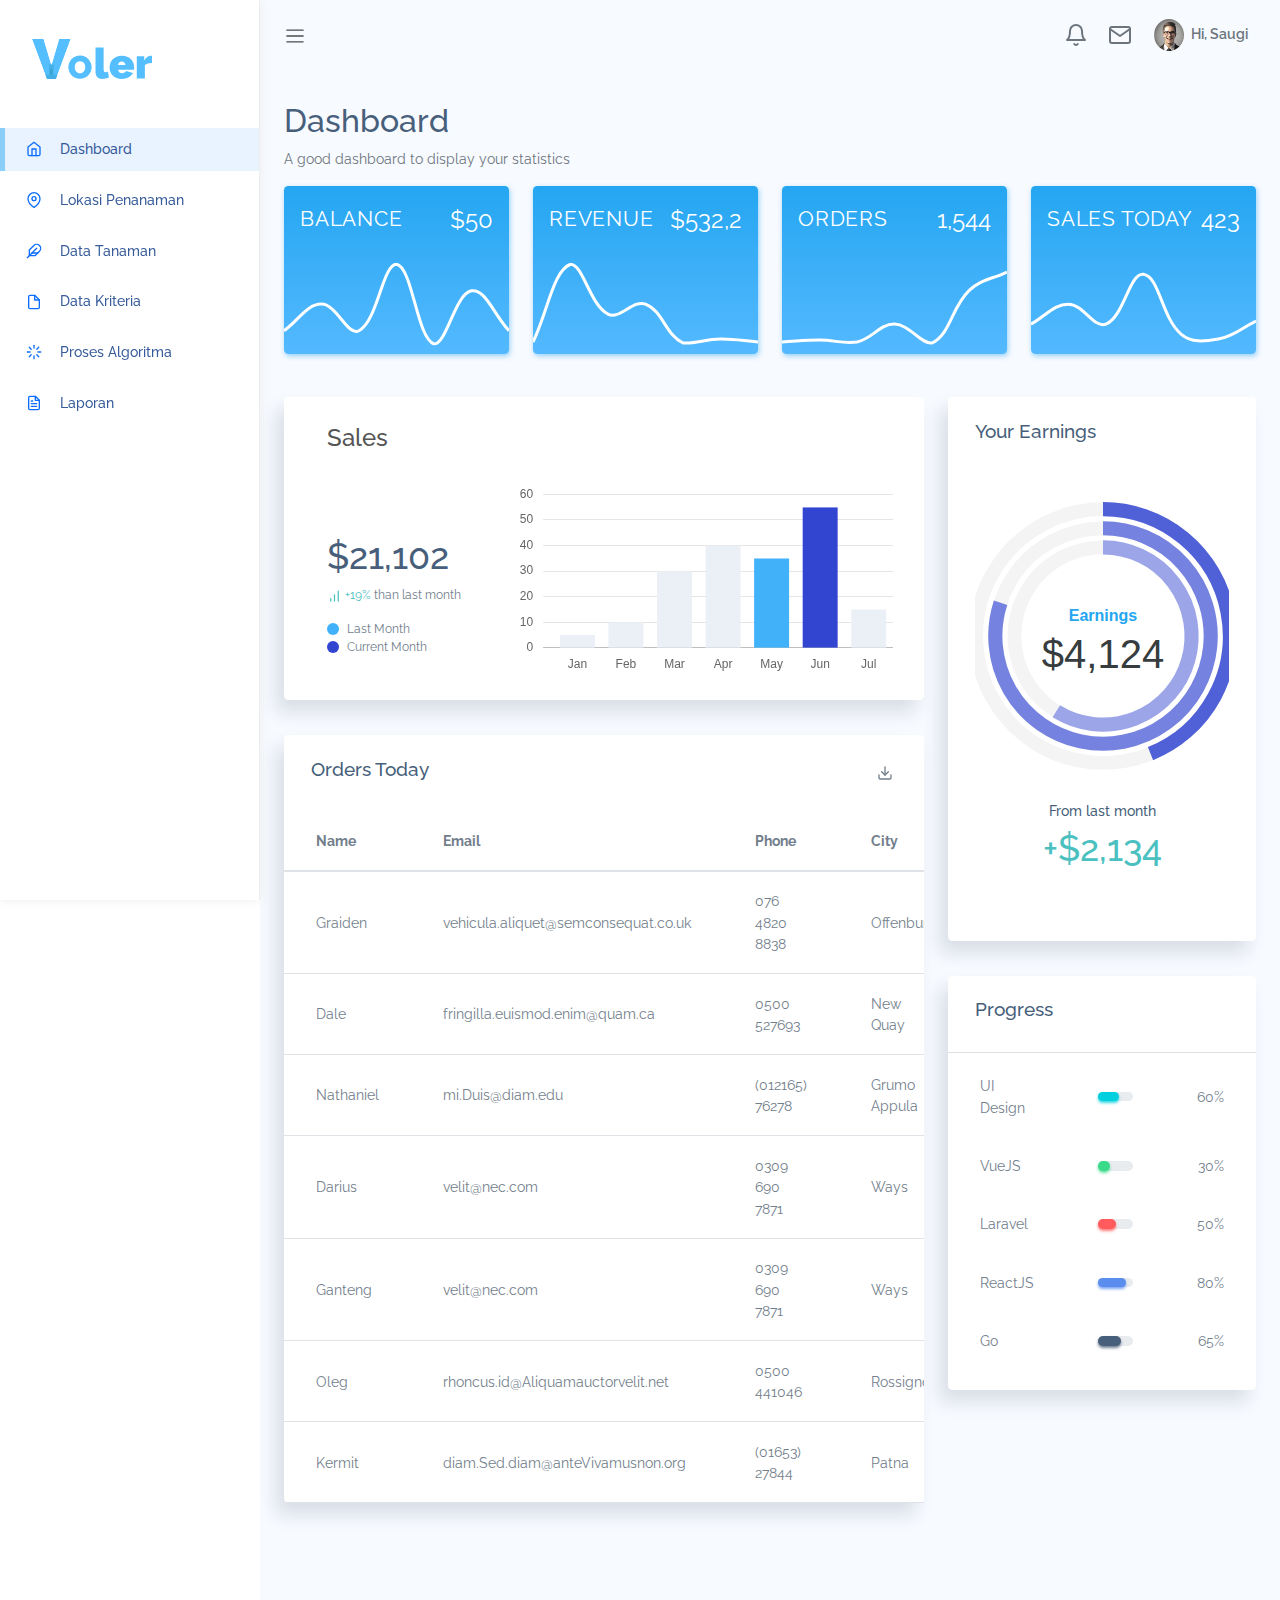
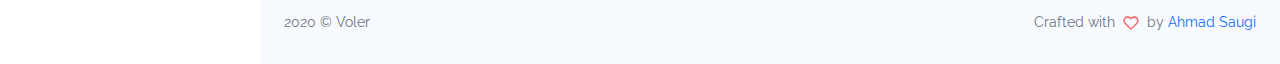
==== commit 11635cd6: "update" ====
--- a/fe/docs/index.html
+++ b/fe/docs/index.html
@@ -23,11 +23,6 @@
     <div class="sidebar-menu">
         <ul class="menu">
             
-            
-                <li class='sidebar-title'>Main Menu</li>
-            
-            
-            
                 <li class="sidebar-item active ">
                     <a href="index.html" class='sidebar-link'>
                         <i data-feather="home" width="20"></i> 
@@ -35,303 +30,47 @@
                     </a>
                     
                 </li>
-
             
-            
-            
-                <li class="sidebar-item  has-sub">
-                    <a href="#" class='sidebar-link'>
-                        <i data-feather="triangle" width="20"></i> 
-                        <span>Components</span>
-                    </a>
-                    
-                    <ul class="submenu ">
-                        
-                        <li>
-                            <a href="component-alert.html">Alert</a>
-                        </li>
-                        
-                        <li>
-                            <a href="component-badge.html">Badge</a>
-                        </li>
-                        
-                        <li>
-                            <a href="component-breadcrumb.html">Breadcrumb</a>
-                        </li>
-                        
-                        <li>
-                            <a href="component-buttons.html">Buttons</a>
-                        </li>
-                        
-                        <li>
-                            <a href="component-card.html">Card</a>
-                        </li>
-                        
-                        <li>
-                            <a href="component-carousel.html">Carousel</a>
-                        </li>
-                        
-                        <li>
-                            <a href="component-dropdowns.html">Dropdowns</a>
-                        </li>
-                        
-                        <li>
-                            <a href="component-list-group.html">List Group</a>
-                        </li>
-                        
-                        <li>
-                            <a href="component-modal.html">Modal</a>
-                        </li>
-                        
-                        <li>
-                            <a href="component-navs.html">Navs</a>
-                        </li>
-                        
-                        <li>
-                            <a href="component-pagination.html">Pagination</a>
-                        </li>
-                        
-                        <li>
-                            <a href="component-progress.html">Progress</a>
-                        </li>
-                        
-                        <li>
-                            <a href="component-spinners.html">Spinners</a>
-                        </li>
-                        
-                        <li>
-                            <a href="component-tooltips.html">Tooltips</a>
-                        </li>
-                        
-                    </ul>
-                    
-                </li>
-
-            
-            
-            
-                <li class="sidebar-item  has-sub">
-                    <a href="#" class='sidebar-link'>
-                        <i data-feather="briefcase" width="20"></i> 
-                        <span>Extra Components</span>
-                    </a>
-                    
-                    <ul class="submenu ">
-                        
-                        <li>
-                            <a href="component-extra-avatar.html">Avatar</a>
-                        </li>
-                        
-                        <li>
-                            <a href="component-extra-divider.html">Divider</a>
-                        </li>
-                        
-                    </ul>
-                    
-                </li>
-
-            
-            
-            
-                <li class='sidebar-title'>Forms &amp; Tables</li>
-            
-            
-            
-                <li class="sidebar-item  has-sub">
-                    <a href="#" class='sidebar-link'>
-                        <i data-feather="file-text" width="20"></i> 
-                        <span>Form Elements</span>
-                    </a>
-                    
-                    <ul class="submenu ">
-                        
-                        <li>
-                            <a href="form-element-input.html">Input</a>
-                        </li>
-                        
-                        <li>
-                            <a href="form-element-input-group.html">Input Group</a>
-                        </li>
-                        
-                        <li>
-                            <a href="form-element-select.html">Select</a>
-                        </li>
-                        
-                        <li>
-                            <a href="form-element-radio.html">Radio</a>
-                        </li>
-                        
-                        <li>
-                            <a href="form-element-checkbox.html">Checkbox</a>
-                        </li>
-                        
-                        <li>
-                            <a href="form-element-textarea.html">Textarea</a>
-                        </li>
-                        
-                    </ul>
-                    
-                </li>
-
-            
-            
-            
-                <li class="sidebar-item  ">
-                    <a href="form-layout.html" class='sidebar-link'>
-                        <i data-feather="layout" width="20"></i> 
-                        <span>Form Layout</span>
-                    </a>
-                    
-                </li>
-
-            
-            
-            
-                <li class="sidebar-item  ">
-                    <a href="form-editor.html" class='sidebar-link'>
-                        <i data-feather="layers" width="20"></i> 
-                        <span>Form Editor</span>
-                    </a>
-                    
-                </li>
-
-            
-            
-            
-                <li class="sidebar-item  ">
-                    <a href="table.html" class='sidebar-link'>
-                        <i data-feather="grid" width="20"></i> 
-                        <span>Table</span>
-                    </a>
-                    
-                </li>
-
-            
-            
-            
-                <li class="sidebar-item  ">
-                    <a href="table-datatable.html" class='sidebar-link'>
-                        <i data-feather="file-plus" width="20"></i> 
-                        <span>Datatable</span>
-                    </a>
-                    
-                </li>
-
-            
-            
-            
-                <li class='sidebar-title'>Extra UI</li>
-            
-            
-            
-                <li class="sidebar-item  has-sub">
-                    <a href="#" class='sidebar-link'>
-                        <i data-feather="user" width="20"></i> 
-                        <span>Widgets</span>
-                    </a>
-                    
-                    <ul class="submenu ">
-                        
-                        <li>
-                            <a href="ui-chatbox.html">Chatbox</a>
-                        </li>
-                        
-                        <li>
-                            <a href="ui-pricing.html">Pricing</a>
-                        </li>
-                        
-                        <li>
-                            <a href="ui-todolist.html">To-do List</a>
-                        </li>
-                        
-                    </ul>
-                    
-                </li>
-
-            
-            
-            
-                <li class="sidebar-item  has-sub">
-                    <a href="#" class='sidebar-link'>
-                        <i data-feather="trending-up" width="20"></i> 
-                        <span>Charts</span>
-                    </a>
-                    
-                    <ul class="submenu ">
-                        
-                        <li>
-                            <a href="ui-chart-chartjs.html">ChartJS</a>
-                        </li>
-                        
-                        <li>
-                            <a href="ui-chart-apexchart.html">Apexchart</a>
-                        </li>
-                        
-                    </ul>
-                    
-                </li>
-
-            
-            
-            
-                <li class='sidebar-title'>Pages</li>
-            
-            
-            
-                <li class="sidebar-item  has-sub">
-                    <a href="#" class='sidebar-link'>
-                        <i data-feather="user" width="20"></i> 
-                        <span>Authentication</span>
-                    </a>
-                    
-                    <ul class="submenu ">
-                        
-                        <li>
-                            <a href="auth-login.html">Login</a>
-                        </li>
-                        
-                        <li>
-                            <a href="auth-register.html">Register</a>
-                        </li>
-                        
-                        <li>
-                            <a href="auth-forgot-password.html">Forgot Password</a>
-                        </li>
-                        
-                    </ul>
-                    
-                </li>
-
-            
-            
-            
-                <li class="sidebar-item  has-sub">
-                    <a href="#" class='sidebar-link'>
-                        <i data-feather="alert-circle" width="20"></i> 
-                        <span>Errors</span>
-                    </a>
-                    
-                    <ul class="submenu ">
-                        
-                        <li>
-                            <a href="error-403.html">403</a>
-                        </li>
-                        
-                        <li>
-                            <a href="error-404.html">404</a>
-                        </li>
-                        
-                        <li>
-                            <a href="error-500.html">500</a>
-                        </li>
-                        
-                    </ul>
-                    
-                </li>
-
-            
-            
-         
+                <li class="sidebar-item">
+                    <a href="index.html" class='sidebar-link'>
+                        <i data-feather="map-pin" width="20"></i> 
+                        <span>Lokasi Penanaman</span>
+                    </a>
+                    
+                </li>
+
+                <li class="sidebar-item">
+                    <a href="index.html" class='sidebar-link'>
+                        <i data-feather="feather" width="20"></i> 
+                        <span>Data Tanaman</span>
+                    </a>
+                    
+                </li>
+
+                <li class="sidebar-item">
+                    <a href="index.html" class='sidebar-link'>
+                        <i data-feather="file" width="20"></i> 
+                        <span>Data Kriteria</span>
+                    </a>
+                    
+                </li>
+
+                <li class="sidebar-item">
+                    <a href="index.html" class='sidebar-link'>
+                        <i data-feather="loader" width="20"></i> 
+                        <span>Proses Algoritma</span>
+                    </a>
+                    
+                </li>
+
+                <li class="sidebar-item">
+                    <a href="index.html" class='sidebar-link'>
+                            <i data-feather="file-text" width="20"></i> 
+                        <span>Laporan</span>
+                    </a>
+                    
+                </li>
+
         </ul>
     </div>
     <button class="sidebar-toggler btn x"><i data-feather="x"></i></button>
